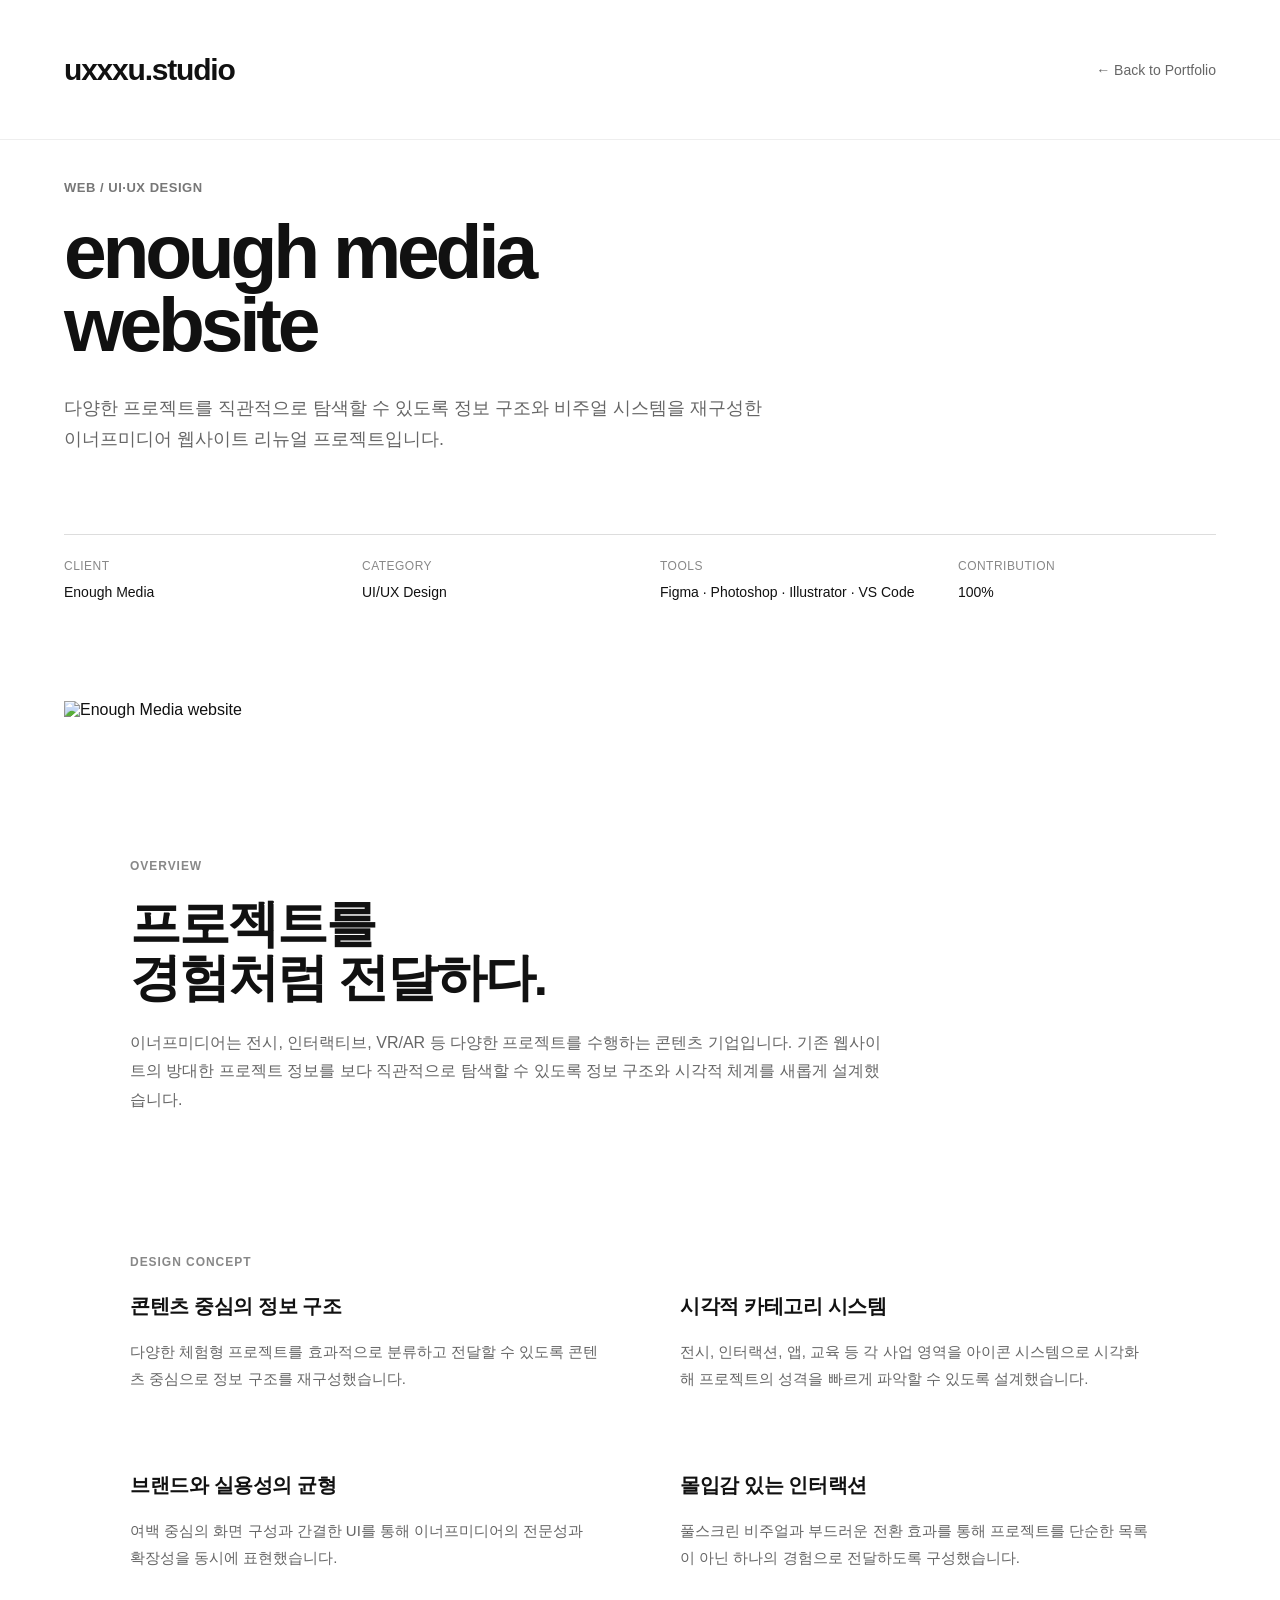
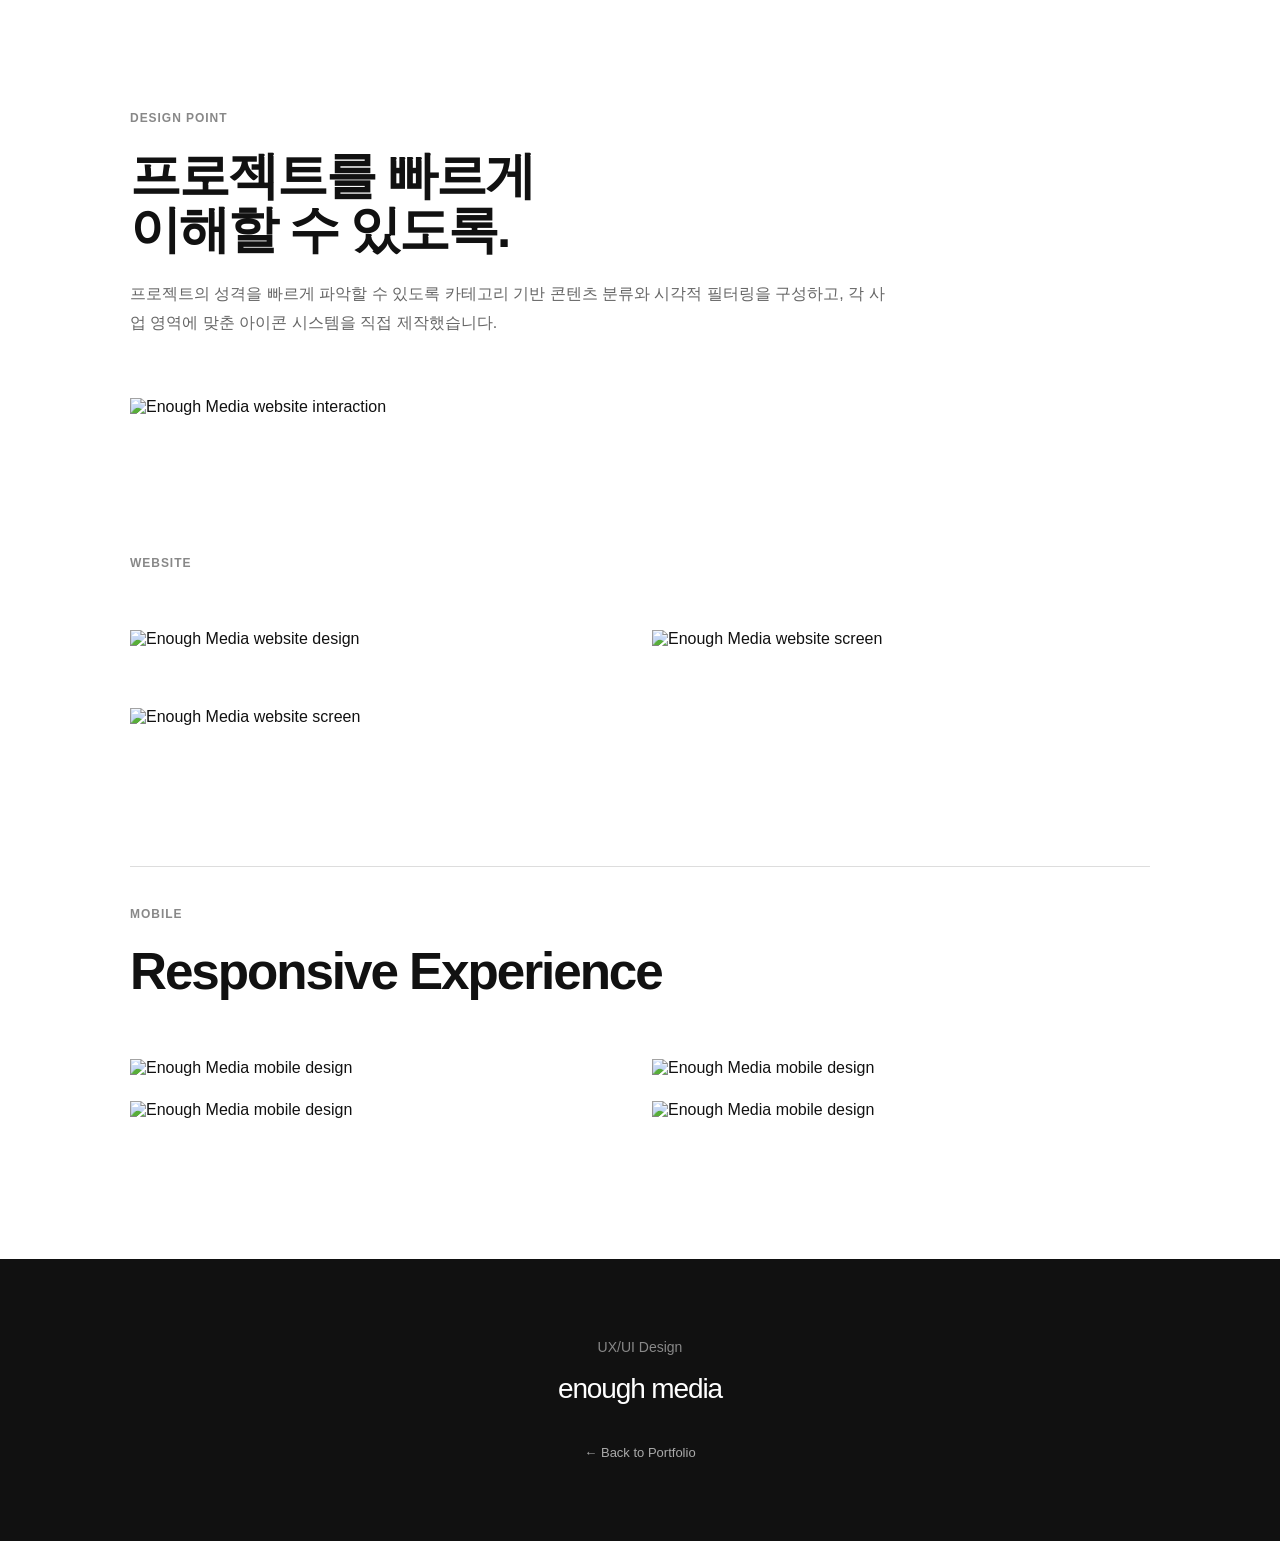
==== case/em.html @ 6a818471 "Create em.html" ====
<!DOCTYPE html>
<html lang="ko">

<head>

    <meta charset="UTF-8">

    <meta name="viewport"
          content="width=device-width, initial-scale=1.0">

    <title>Enough Media — UX/UI Design | uxxxu.studio</title>

    <link rel="stylesheet" href="css/style.css">

    <style>

        /* =========================================================
           CASE STUDY — ENOUGH MEDIA
        ========================================================= */

        .case-page {
            background: #fff;
            color: #111;
        }


        /* =========================================================
           CASE STUDY HEADER
        ========================================================= */

        .case-site-header {

            height: 140px;

            padding: 0 64px;

            display: flex;

            align-items: center;

            justify-content: space-between;

            border-bottom: 1px solid #eee;

            background: #fff;

        }

        .case-site-logo {

            font-size: 30px;

            font-weight: 900;

            letter-spacing: -.04em;

            color: #111;

        }

        .case-site-back {

            font-size: 14px;

            font-weight: 500;

            color: #666;

            text-decoration: none;

            transition: color .2s ease;

        }

        .case-site-back:hover {

            color: #111;

        }


        /* =========================================================
           CASE HEADER
        ========================================================= */

        .case-header {
            padding: 180px 64px 100px;
        }

        .case-header-inner {
            max-width: 1280px;
            margin: 0 auto;
        }

        .case-category {
            margin-bottom: 20px;
            font-size: 13px;
            font-weight: 600;
            color: #777;
            letter-spacing: .04em;
        }

        .case-title {
            margin: 0;
            font-size: clamp(48px, 6vw, 88px);
            line-height: .95;
            letter-spacing: -.055em;
            font-weight: 700;
        }

        .case-intro {
            max-width: 700px;
            margin-top: 32px;
            font-size: 18px;
            line-height: 1.7;
            color: #666;
        }

        .case-meta {
            display: grid;
            grid-template-columns: repeat(4, 1fr);
            gap: 40px;

            margin-top: 80px;
            padding-top: 24px;

            border-top: 1px solid #ddd;
        }

        .case-meta-item span {
            display: block;

            margin-bottom: 10px;

            font-size: 12px;
            color: #888;
            letter-spacing: .04em;
        }

        .case-meta-item strong {
            font-size: 14px;
            font-weight: 500;
        }


        /* =========================================================
           HERO IMAGE
        ========================================================= */

        .case-hero {
            padding: 0 64px;
        }

        .case-hero img {
            display: block;

            width: 100%;
            max-width: 1440px;
            height: auto;

            margin: 0 auto;
        }


        /* =========================================================
           CONTENT
        ========================================================= */

        .case-content {
            max-width: 1100px;

            margin: 0 auto;
            padding: 140px 40px;
        }

        .case-section {
            margin-bottom: 140px;
        }

        .case-section:last-child {
            margin-bottom: 0;
        }

        .case-section-label {
            margin-bottom: 24px;

            font-size: 12px;
            font-weight: 600;
            color: #888;

            letter-spacing: .08em;
            text-transform: uppercase;
        }

        .case-section h2 {
            margin: 0 0 24px;

            font-size: clamp(32px, 4vw, 52px);
            line-height: 1.05;
            letter-spacing: -.04em;
        }

        .case-section p {
            max-width: 760px;

            margin: 0;

            font-size: 16px;
            line-height: 1.8;
            color: #666;
        }


        /* =========================================================
           TEXT GRID
        ========================================================= */

        .case-text-grid {
            display: grid;

            grid-template-columns: repeat(2, 1fr);
            gap: 80px;
        }

        .case-text-block h3 {
            margin: 0 0 18px;

            font-size: 20px;
            letter-spacing: -.02em;
        }

        .case-text-block p {
            font-size: 15px;
            line-height: 1.8;
        }


        /* =========================================================
           IMAGE GRID
        ========================================================= */

        .case-image-grid {
            display: grid;

            grid-template-columns: repeat(2, 1fr);
            gap: 24px;

            margin-top: 60px;
        }

        .case-image-grid img {
            display: block;

            width: 100%;
            height: auto;
        }

        .case-image-full {
            margin-top: 60px;
        }

        .case-image-full img {
            display: block;

            width: 100%;
            height: auto;
        }


        /* =========================================================
           MOBILE TITLE
        ========================================================= */

        .case-mobile-title {
            margin-top: 100px;
            padding-top: 40px;

            border-top: 1px solid #ddd;
        }


        /* =========================================================
           RESPONSIVE
        ========================================================= */

        @media (max-width: 980px) {

            .case-site-header {

                height: 100px;

                padding: 0 40px;

            }

            .case-header {
                padding: 140px 40px 80px;
            }

            .case-hero {
                padding: 0 40px;
            }

            .case-meta {
                grid-template-columns: repeat(2, 1fr);
            }

            .case-content {
                padding: 100px 40px;
            }

        }


        @media (max-width: 767px) {

            .case-site-header {

                height: 80px;

                padding: 0 26px;

            }

            .case-site-logo {

                font-size: 24px;

            }

            .case-site-back {

                font-size: 13px;

            }

            .case-header {
                padding: 120px 26px 70px;
            }

            .case-title {
                font-size: 48px;
            }

            .case-intro {
                margin-top: 24px;
                font-size: 15px;
            }

            .case-meta {
                grid-template-columns: repeat(2, 1fr);

                gap: 32px 20px;

                margin-top: 60px;
            }

            .case-hero {
                padding: 0 16px;
            }

            .case-content {
                padding: 80px 26px;
            }

            .case-section {
                margin-bottom: 90px;
            }

            .case-section h2 {
                font-size: 36px;
            }

            .case-text-grid {
                grid-template-columns: 1fr;
                gap: 50px;
            }

            .case-image-grid {
                grid-template-columns: 1fr;

                gap: 16px;
                margin-top: 40px;
            }

            .case-image-full {
                margin-top: 40px;
            }

        }

    </style>

</head>


<body class="case-page">


<!-- =========================================================
     CASE STUDY HEADER
========================================================= -->

<header class="case-site-header">

    <a
        href="../index.html"
        class="case-site-logo"
    >
        uxxxu.studio
    </a>

    <a
        href="../index.html"
        class="case-site-back"
    >
        ← Back to Portfolio
    </a>

</header>


<main>


<!-- =========================================================
     CASE HEADER
========================================================= -->

<section class="case-header">

    <div class="case-header-inner">

        <div class="case-category">
            WEB / UI·UX DESIGN
        </div>


        <h1 class="case-title">
            enough media<br>
            website
        </h1>


        <p class="case-intro">
            다양한 프로젝트를 직관적으로 탐색할 수 있도록
            정보 구조와 비주얼 시스템을 재구성한
            이너프미디어 웹사이트 리뉴얼 프로젝트입니다.
        </p>


        <div class="case-meta">

            <div class="case-meta-item">

                <span>CLIENT</span>

                <strong>
                    Enough Media
                </strong>

            </div>


            <div class="case-meta-item">

                <span>CATEGORY</span>

                <strong>
                    UI/UX Design
                </strong>

            </div>


            <div class="case-meta-item">

                <span>TOOLS</span>

                <strong>
                    Figma · Photoshop · Illustrator · VS Code
                </strong>

            </div>


            <div class="case-meta-item">

                <span>CONTRIBUTION</span>

                <strong>
                    100%
                </strong>

            </div>

        </div>

    </div>

</section>



<!-- =========================================================
     HERO
========================================================= -->

<section class="case-hero">

    <img
        src="images/em/EnoughM_main_korean.png"
        alt="Enough Media website"
    >

</section>



<!-- =========================================================
     PROJECT OVERVIEW
========================================================= -->

<section class="case-content">


    <div class="case-section">

        <div class="case-section-label">
            Overview
        </div>


        <h2>
            프로젝트를<br>
            경험처럼 전달하다.
        </h2>


        <p>
            이너프미디어는 전시, 인터랙티브, VR/AR 등
            다양한 프로젝트를 수행하는 콘텐츠 기업입니다.
            기존 웹사이트의 방대한 프로젝트 정보를 보다
            직관적으로 탐색할 수 있도록 정보 구조와
            시각적 체계를 새롭게 설계했습니다.
        </p>

    </div>



    <!-- =====================================================
         DESIGN CONCEPT
    ===================================================== -->

    <div class="case-section">

        <div class="case-section-label">
            Design Concept
        </div>


        <div class="case-text-grid">


            <div class="case-text-block">

                <h3>
                    콘텐츠 중심의 정보 구조
                </h3>

                <p>
                    다양한 체험형 프로젝트를 효과적으로
                    분류하고 전달할 수 있도록 콘텐츠 중심으로
                    정보 구조를 재구성했습니다.
                </p>

            </div>


            <div class="case-text-block">

                <h3>
                    시각적 카테고리 시스템
                </h3>

                <p>
                    전시, 인터랙션, 앱, 교육 등 각 사업 영역을
                    아이콘 시스템으로 시각화해 프로젝트의
                    성격을 빠르게 파악할 수 있도록 설계했습니다.
                </p>

            </div>


            <div class="case-text-block">

                <h3>
                    브랜드와 실용성의 균형
                </h3>

                <p>
                    여백 중심의 화면 구성과 간결한 UI를 통해
                    이너프미디어의 전문성과 확장성을
                    동시에 표현했습니다.
                </p>

            </div>


            <div class="case-text-block">

                <h3>
                    몰입감 있는 인터랙션
                </h3>

                <p>
                    풀스크린 비주얼과 부드러운 전환 효과를 통해
                    프로젝트를 단순한 목록이 아닌
                    하나의 경험으로 전달하도록 구성했습니다.
                </p>

            </div>

        </div>

    </div>



    <!-- =====================================================
         DESIGN POINT
    ===================================================== -->

    <div class="case-section">

        <div class="case-section-label">
            Design Point
        </div>


        <h2>
            프로젝트를 빠르게<br>
            이해할 수 있도록.
        </h2>


        <p>
            프로젝트의 성격을 빠르게 파악할 수 있도록
            카테고리 기반 콘텐츠 분류와 시각적 필터링을
            구성하고, 각 사업 영역에 맞춘 아이콘 시스템을
            직접 제작했습니다.
        </p>


        <div class="case-image-full">

            <img
                src="images/em/EnoughM_work_video.png"
                alt="Enough Media website interaction"
            >

        </div>

    </div>



    <!-- =====================================================
         WEBSITE
    ===================================================== -->

    <div class="case-section">

        <div class="case-section-label">
            Website
        </div>


        <div class="case-image-grid">

            <img
                src="images/em/EnoughM_work_img.png"
                alt="Enough Media website design"
            >


            <img
                src="images/em/image.png"
                alt="Enough Media website screen"
            >

        </div>


        <div class="case-image-full">

            <img
                src="images/em/image 1.png"
                alt="Enough Media website screen"
            >

        </div>

    </div>



    <!-- =====================================================
         MOBILE
    ===================================================== -->

    <div class="case-section">

        <div class="case-mobile-title">

            <div class="case-section-label">
                Mobile
            </div>


            <h2>
                Responsive Experience
            </h2>

        </div>


        <div class="case-image-grid">

            <img
                src="images/em/image 2.png"
                alt="Enough Media mobile design"
            >


            <img
                src="images/em/image 3.png"
                alt="Enough Media mobile design"
            >


            <img
                src="images/em/image 4.png"
                alt="Enough Media mobile design"
            >


            <img
                src="images/em/image 5.png"
                alt="Enough Media mobile design"
            >

        </div>

    </div>


</section>



<!-- ==================================================
     FOOTER
================================================== -->

<footer>

    <div class="footer-title">
        UX/UI Design
    </div>


    <div class="footer-link">
        enough media
    </div>


    <a href="../index.html" class="footer-back">
        ← Back to Portfolio
    </a>

</footer>


</main>

</body>

</html>
---- case/css/style.css ----
*{

margin:0;
padding:0;
box-sizing:border-box;

}

html{

scroll-behavior:smooth;

}

body{

font-family:"Pretendard",-apple-system,
BlinkMacSystemFont,sans-serif;

background:#fff;

color:#111;

overflow-x:hidden;

-webkit-font-smoothing:antialiased;

}

::selection{

background:#111;

color:#fff;

}

a{

text-decoration:none;

color:inherit;

}

img{

display:block;

width:100%;

}

.container{

max-width:1280px;

margin:auto;

padding:0 64px;

}

header{

position:fixed;

top:0;
left:0;

width:100%;
overflow:visible;

padding:34px 64px;

display:flex;

align-items:center;

z-index:999;

background:rgba(255,255,255,.88);

backdrop-filter:blur(20px);

border-bottom:1px solid rgba(0,0,0,.05);

}

.logo{

font-size:30px;

font-weight:900;

letter-spacing:-.03em;

display:block;

}

.back{

position:absolute;

right:64px;

top:50%;

transform:translateY(-50%);

font-size:14px;

font-weight:500;

color:#666;

white-space:nowrap;

display:block;

transition:.25s;

}

.back:hover{

color:#111;

}

.hero{

padding-top:180px;

padding-bottom:120px;

}

.eyebrow{

font-size:13px;

font-weight:700;

letter-spacing:.18em;

text-transform:uppercase;

color:#888;

margin-bottom:24px;

}

.hero h1{

font-size:clamp(74px,8vw,118px);

font-weight:900;

line-height:.9;

letter-spacing:-.05em;

margin-bottom:28px;

}

.subtitle{

max-width:760px;

font-size:28px;

line-height:1.6;

color:#555;

margin-bottom:72px;

}

.project-info{

display:grid;

grid-template-columns:repeat(4,1fr);

gap:36px;

padding-top:42px;

border-top:1px solid #ececec;

}

.project-info small{

display:block;

font-size:12px;

letter-spacing:.14em;

text-transform:uppercase;

color:#999;

margin-bottom:12px;

}

.project-info strong{

font-size:20px;

font-weight:700;

line-height:1.5;

}

.hero-image{

margin-top:90px;

border-radius:28px;

overflow:hidden;

border:1px solid #ececec;

}

section{

padding:140px 0;

}

.section-title{

font-size:13px;

font-weight:700;

letter-spacing:.18em;

text-transform:uppercase;

color:#888;

margin-bottom:22px;

}

.overview h2{

font-size:clamp(42px,5vw,64px);

font-weight:800;

line-height:1.2;

letter-spacing:-.03em;

max-width:820px;

margin-bottom:32px;

}

.overview-text{

max-width:820px;

font-size:20px;

line-height:1.9;

color:#666;

margin-bottom:70px;

}

.overview-grid{

display:grid;

grid-template-columns:1fr 1fr;

gap:28px;

}

.overview-card{

padding:42px;

border:1px solid #ececec;

border-radius:24px;

background:#fafafa;

}

.overview-card span{

display:block;

font-size:12px;

letter-spacing:.14em;

text-transform:uppercase;

color:#999;

margin-bottom:18px;

}

.overview-card h3{

font-size:28px;

margin-bottom:24px;

line-height:1.35;

}

.overview-card ul{

padding-left:18px;

}

.overview-card li{

margin-bottom:14px;

font-size:18px;

color:#555;

line-height:1.7;

}


/* ---------------- Footer ---------------- */

footer {
    padding: 80px 40px;
    background: #111;
    color: #fff;
    text-align: center;
}

.footer-title {
    font-size: 14px;
    color: #888;
    margin-bottom: 18px;
}

.footer-link {
    font-size: 28px;
    letter-spacing: -.04em;
    overflow-wrap: anywhere;
}

.footer-back {
    display: inline-block;
    margin-top: 40px;
    font-size: 13px;
    color: #aaa;
}

.footer-back:hover {
    color: #fff;
}

/* ---------------- Mobile ---------------- */


@media(max-width:980px){

.container{

padding:0 26px;

}

header{

height:72px;

padding:0 20px;

}

.logo{

font-size:24px;

}

.back{

right:20px;

font-size:13px;

}

.hero{

padding-top:150px;

}

.hero h1{

font-size:58px;

}

.subtitle{

font-size:22px;

}

.project-info{

grid-template-columns:1fr 1fr;

gap:28px;

}

.overview-grid{

grid-template-columns:1fr;

}

.overview-text{

font-size:18px;

}


/* Footer */

    footer {
        padding: 65px 20px;
    }

    .footer-link {
        font-size: 23px;
    }

    .footer-back {
        margin-top: 32px;
    }
}

/* =========================================
   Case Study Spacing
========================================= */

section {
    padding: 100px 0;
}


/* Project → Research */

.benchmark {
    padding-top: 80px;
}


/* Research 내부 간격 */

.benchmark .section-title[style*="margin-top:90px"] {
    margin-top: 70px !important;
}

.benchmark .section-title[style*="margin-top:140px"] {
    margin-top: 100px !important;
}


/* Research 이미지 → 카드 */

.benchmark .overview-grid {
    margin-top: 50px !important;
}


/* Key Insights → 다음 섹션 */

.information-architecture {
    padding-top: 90px;
}


/* IA → UX Design */

.screen-definition {
    padding-top: 100px;
}


/* Screen Definition → Wireframe */

.screen-definition .section-title[style*="margin-top:140px"] {
    margin-top: 100px !important;
}


/* 이미지 사이 기본 간격 */

.hero-image + .hero-image {
    margin-top: 30px;
}


/* =========================================
   UI DESIGN
========================================= */

.ui-subsection {
    margin-top: 90px;
}

.ui-subtitle {
    font-size: 14px;
    font-weight: 600;
    letter-spacing: 0.08em;
    text-transform: uppercase;
    margin-bottom: 32px;
}

.ui-grid {
    display: grid;
    grid-template-columns: repeat(4, 1fr);
    gap: 32px;
}

.ui-item {
    min-width: 0;
}

.ui-image {
    width: 100%;
    overflow: hidden;
    border-radius: 18px;
    background: #f5f5f5;
}

.ui-image img {
    display: block;
    width: 100%;
    height: auto;
}

.ui-item h3 {
    margin: 18px 0 4px;
    font-size: 16px;
    line-height: 1.4;
}

.ui-item p {
    margin: 0;
    color: #777;
    font-size: 14px;
    line-height: 1.5;
}

.mobile-section {
    margin-top: 120px;
}


/* =========================================
   RESPONSIVE
========================================= */

@media (max-width: 900px) {

    .ui-grid {
        grid-template-columns: repeat(2, 1fr);
        gap: 24px;
    }

}


@media (max-width: 600px) {

    .ui-grid {
        grid-template-columns: 1fr;
        gap: 40px;
    }

    .ui-subsection {
        margin-top: 60px;
    }

    .mobile-section {
        margin-top: 80px;
    }

}

/* =========================
   VIDEO MODAL
========================= */

.video-button {
    -webkit-appearance: none !important;
    appearance: none !important;

    display: inline-flex !important;
    align-items: center !important;
    justify-content: center !important;

    margin-top: 30px !important;
    padding: 10px 18px !important;

    border: 1px solid #111 !important;
    border-radius: 999px !important;

    background: #fff !important;
    background-image: none !important;

    color: #111 !important;

    font-family: inherit !important;
    font-size: 14px !important;
    font-weight: 500 !important;
    line-height: 1 !important;

    cursor: pointer !important;
    box-shadow: none !important;
}

.video-button:hover {
    background: #111 !important;
    color: #fff !important;
}

.video-modal {
    position: fixed;
    inset: 0;
    z-index: 9999;
    display: none;
    pointer-events: none;
}

.video-modal.is-open {
    display: block;
    pointer-events: auto;
}

.video-modal-inner {
    position: fixed;
    width: min(720px, calc(100vw - 40px));
    aspect-ratio: 16 / 9;
    background: #000;
    box-shadow: 0 20px 60px rgba(0, 0, 0, 0.25);
}

.video-modal iframe {
    display: block;
    width: 100%;
    height: 100%;
    border: 0;
}

.video-modal-close {
    position: absolute;
    top: -42px;
    right: 0;
    width: 32px;
    height: 32px;
    padding: 0;
    border: 0;
    background: transparent;
    color: #111;
    font-size: 28px;
    line-height: 1;
    cursor: pointer;
}

@media (max-width: 800px) {

    .video-modal-inner {
        width: calc(100vw - 32px);
    }

    .video-modal-close {
        top: -38px;
    }

}
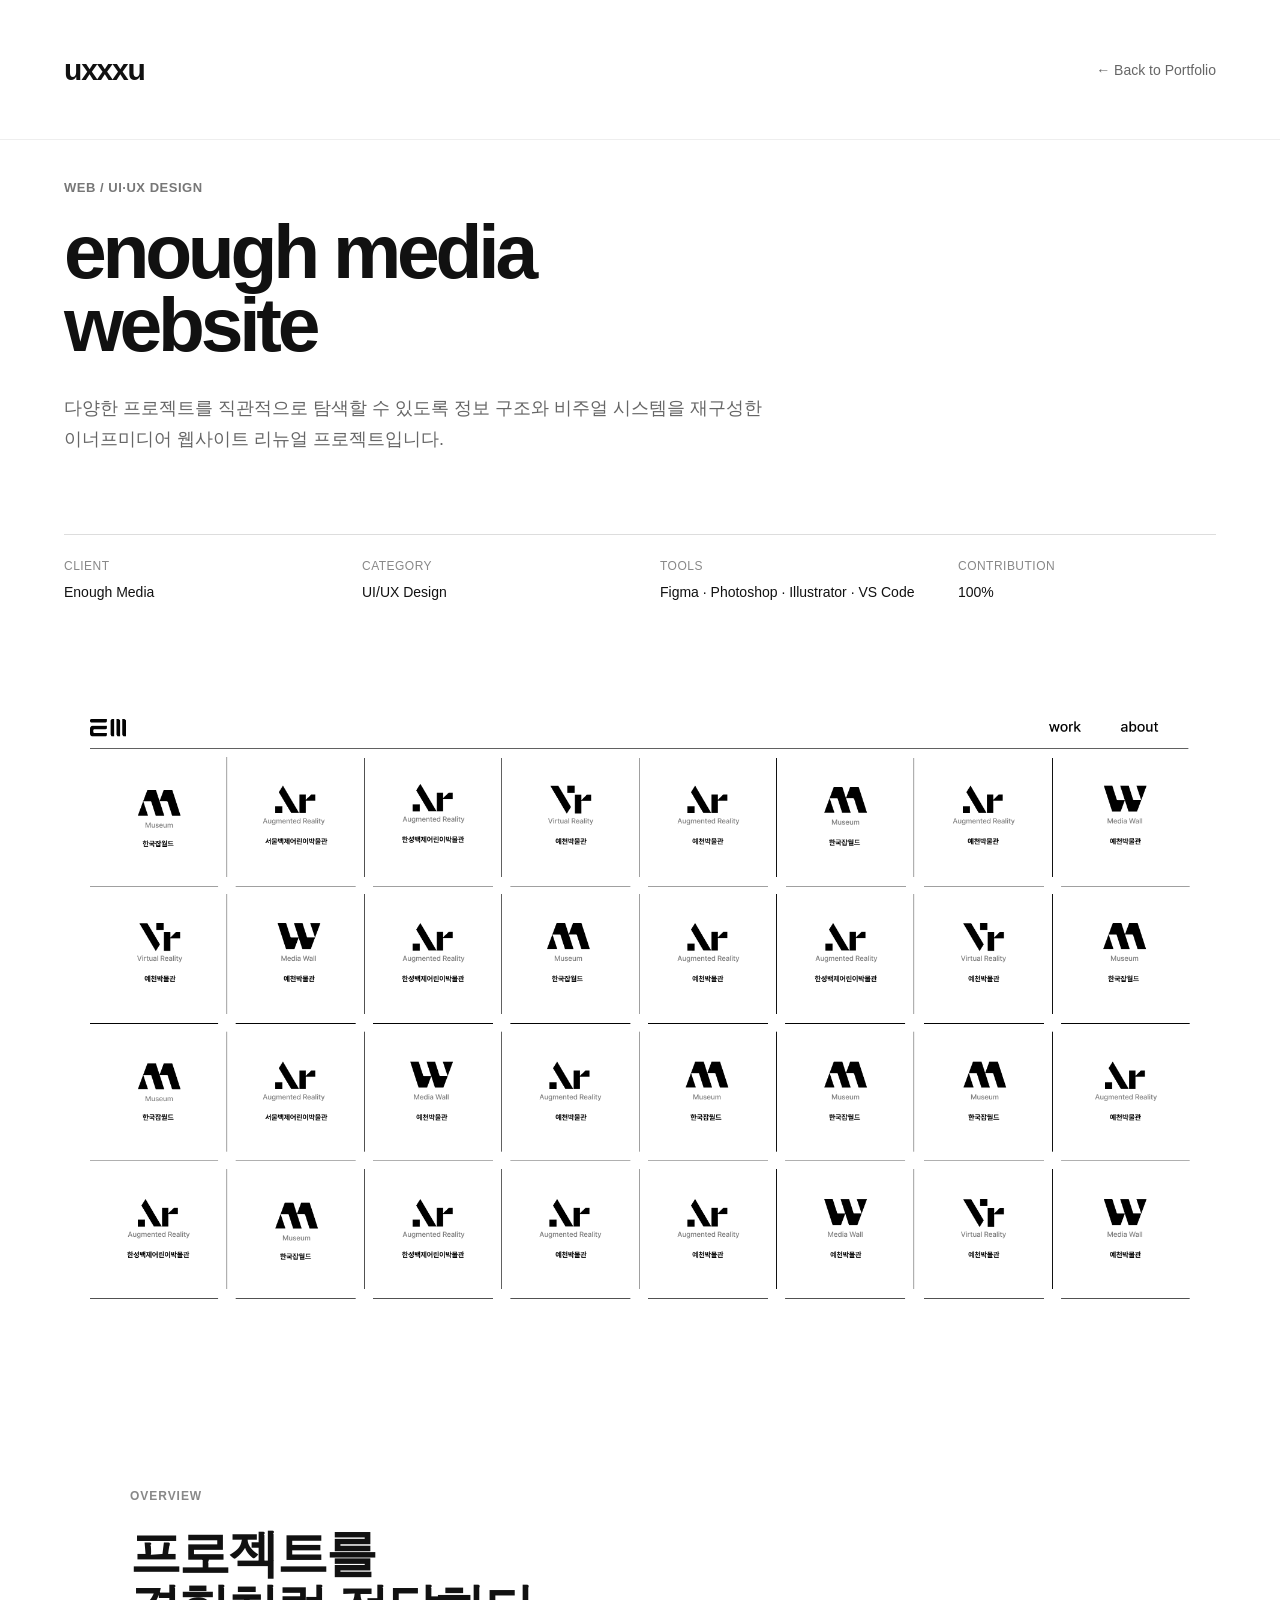
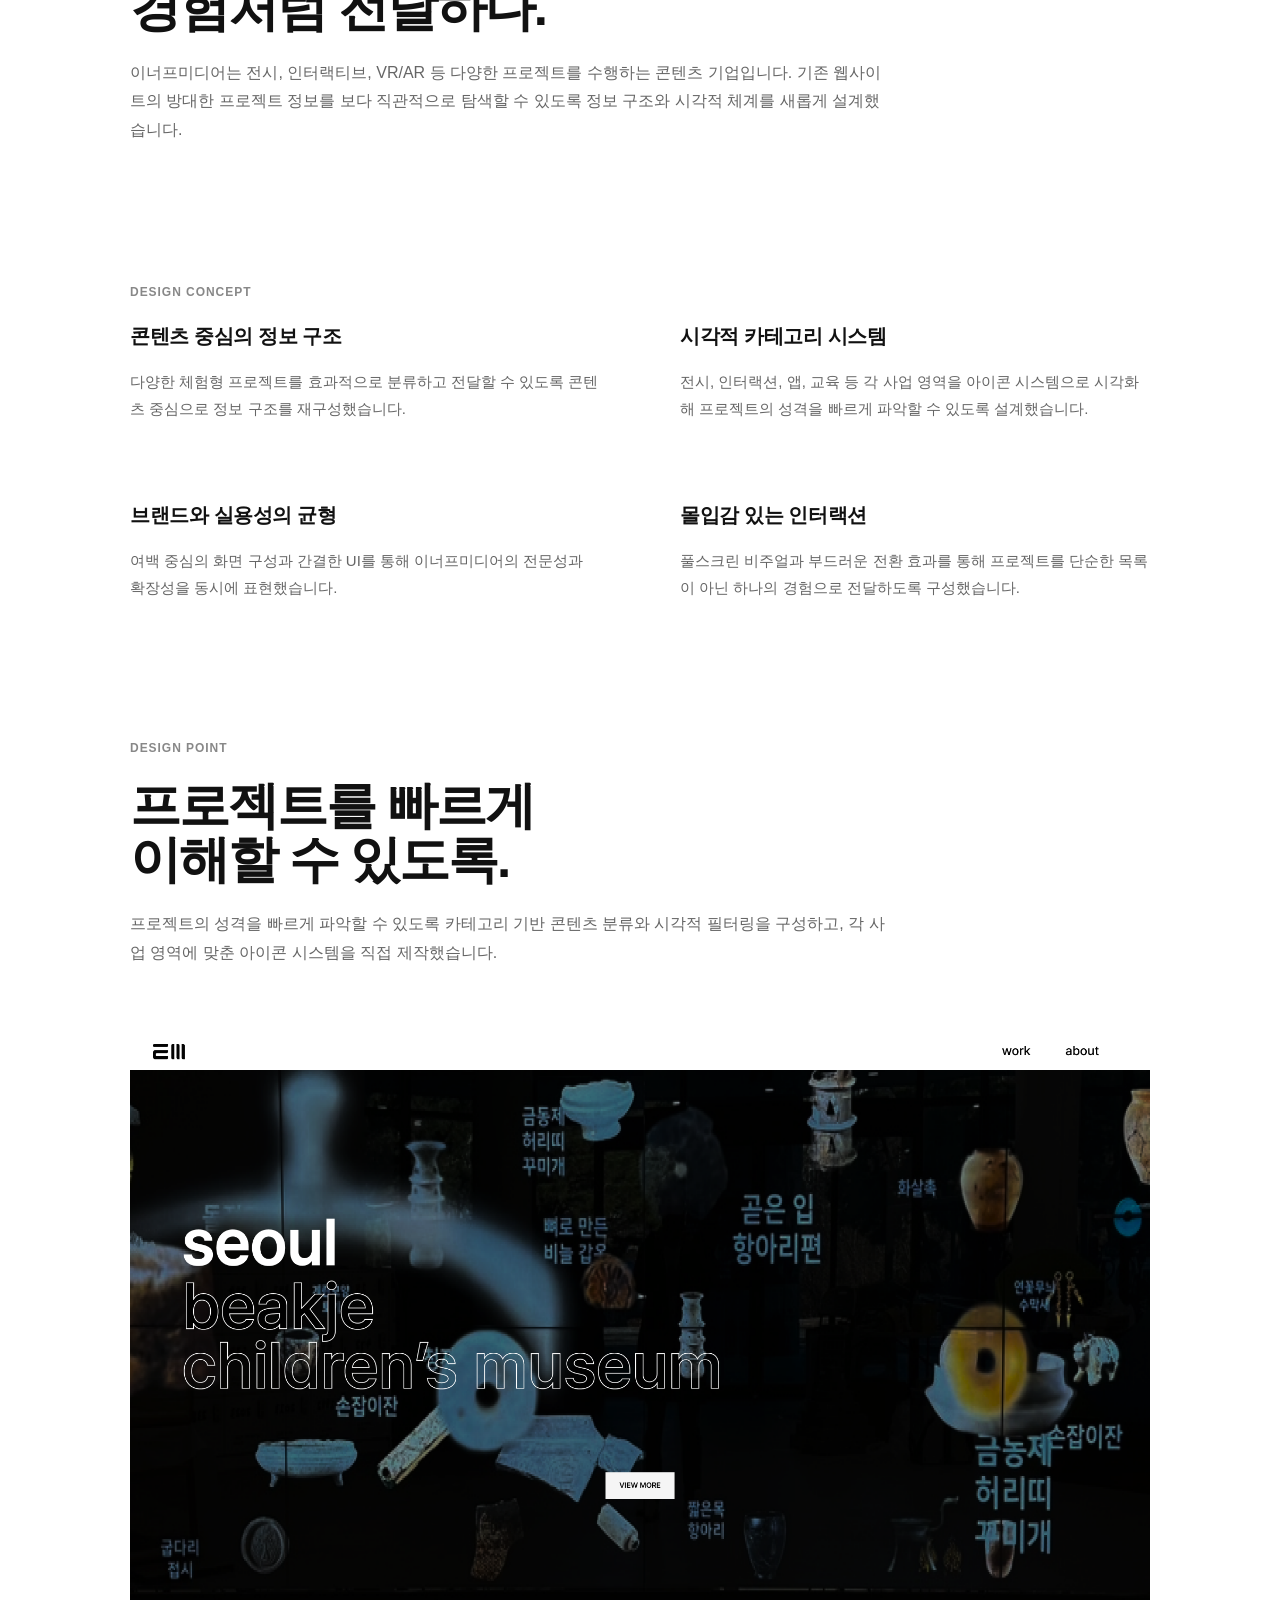
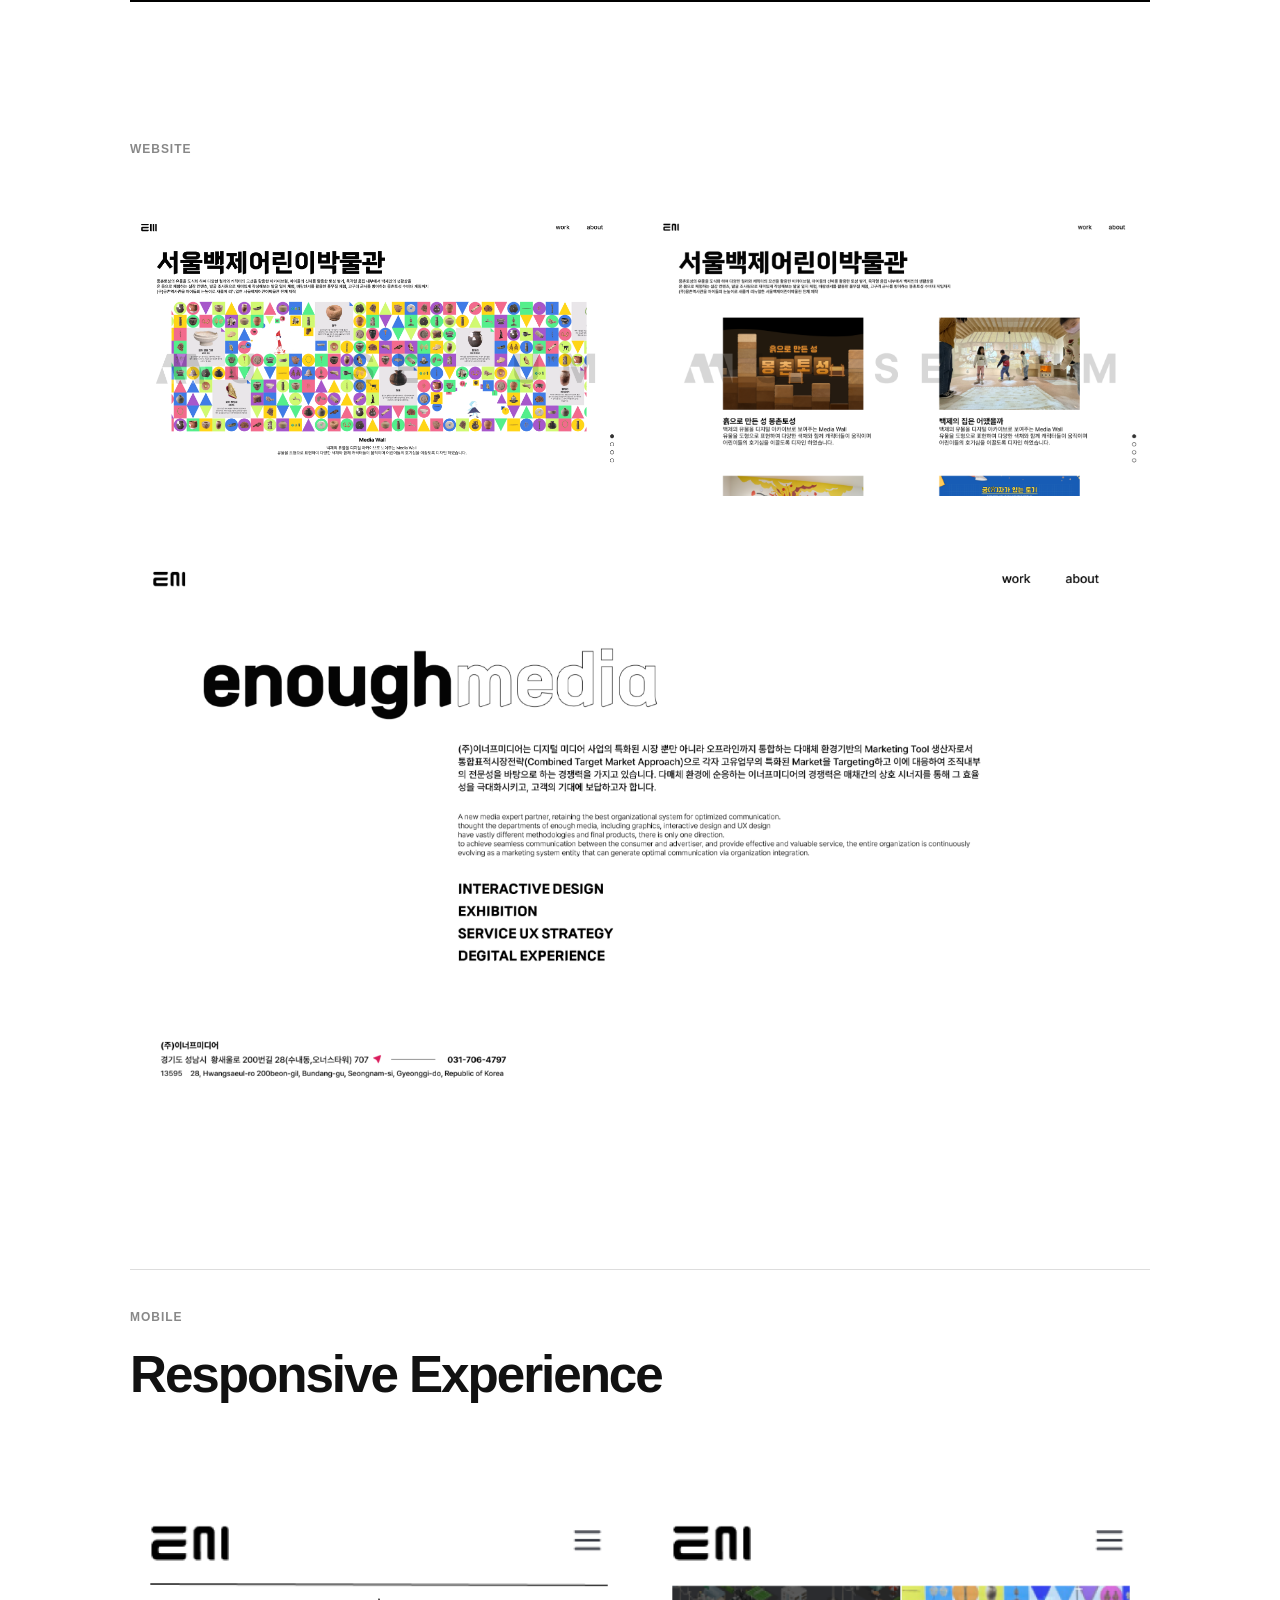
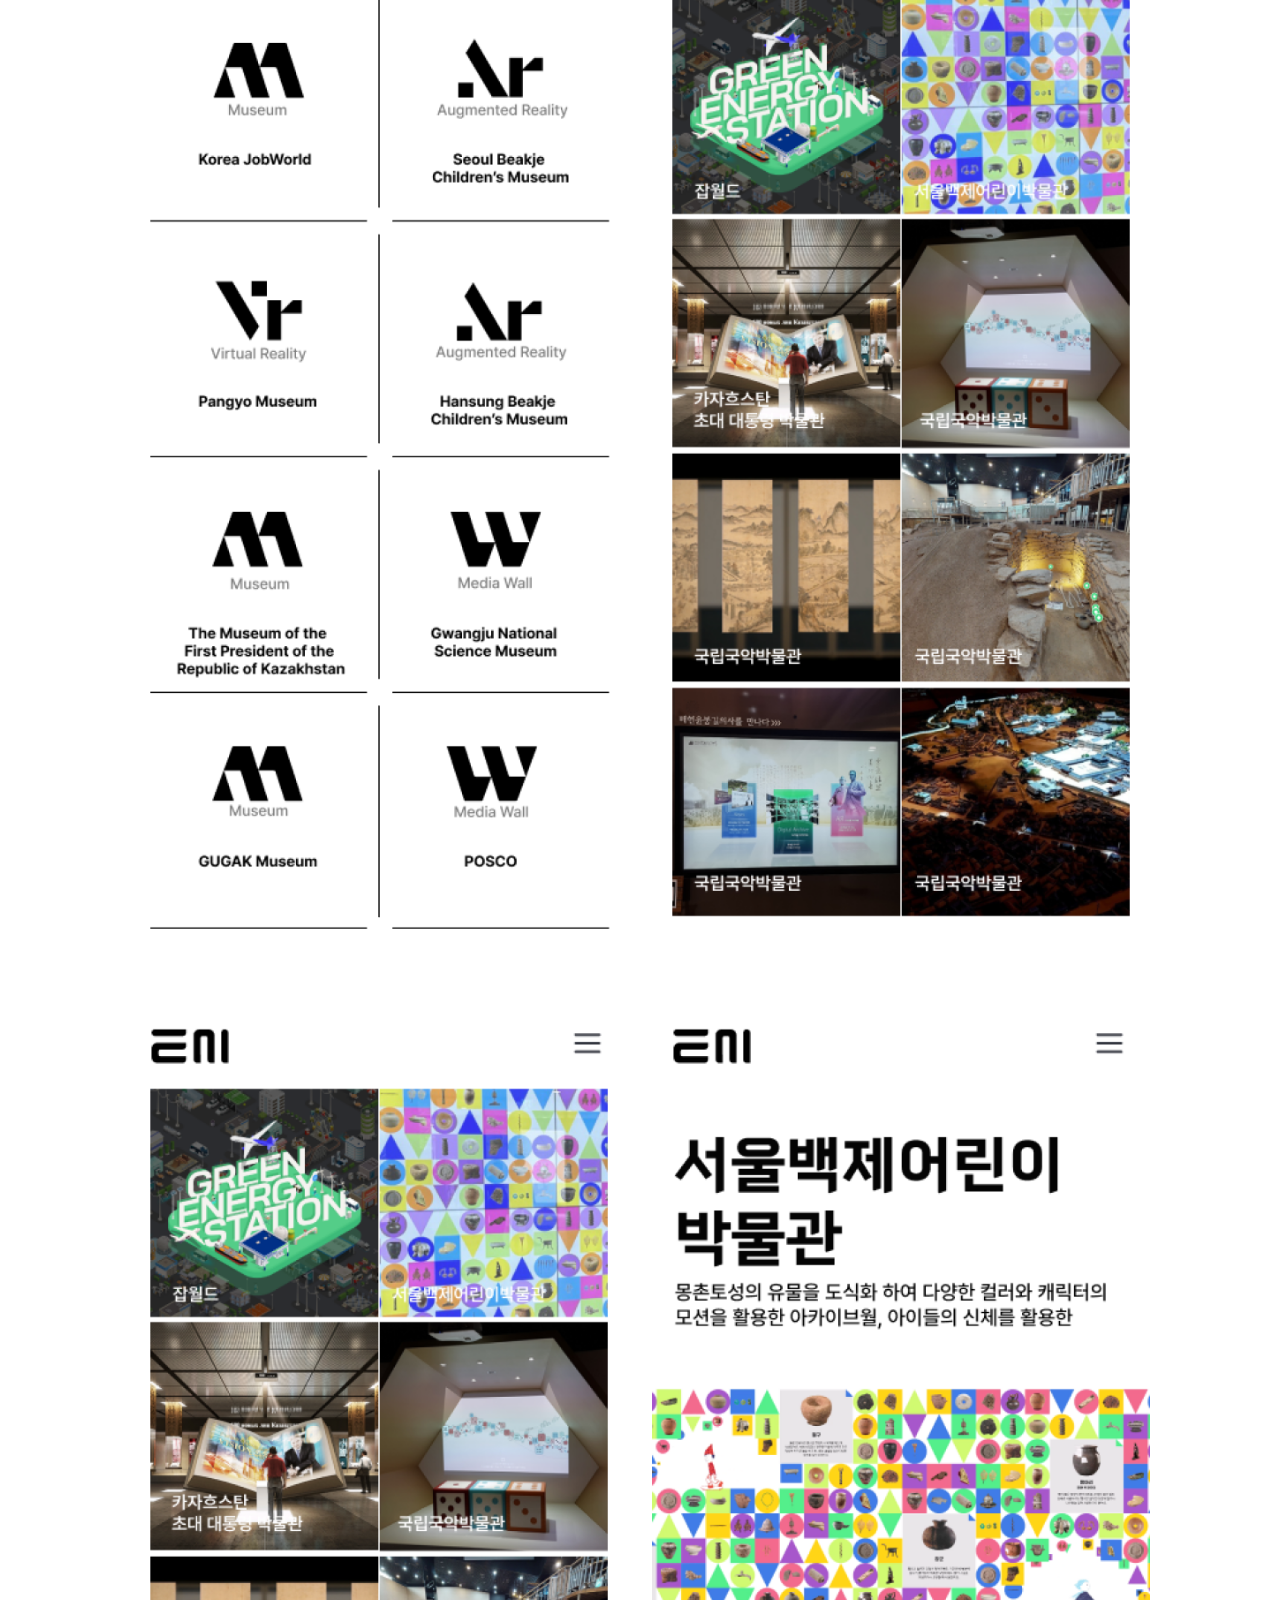
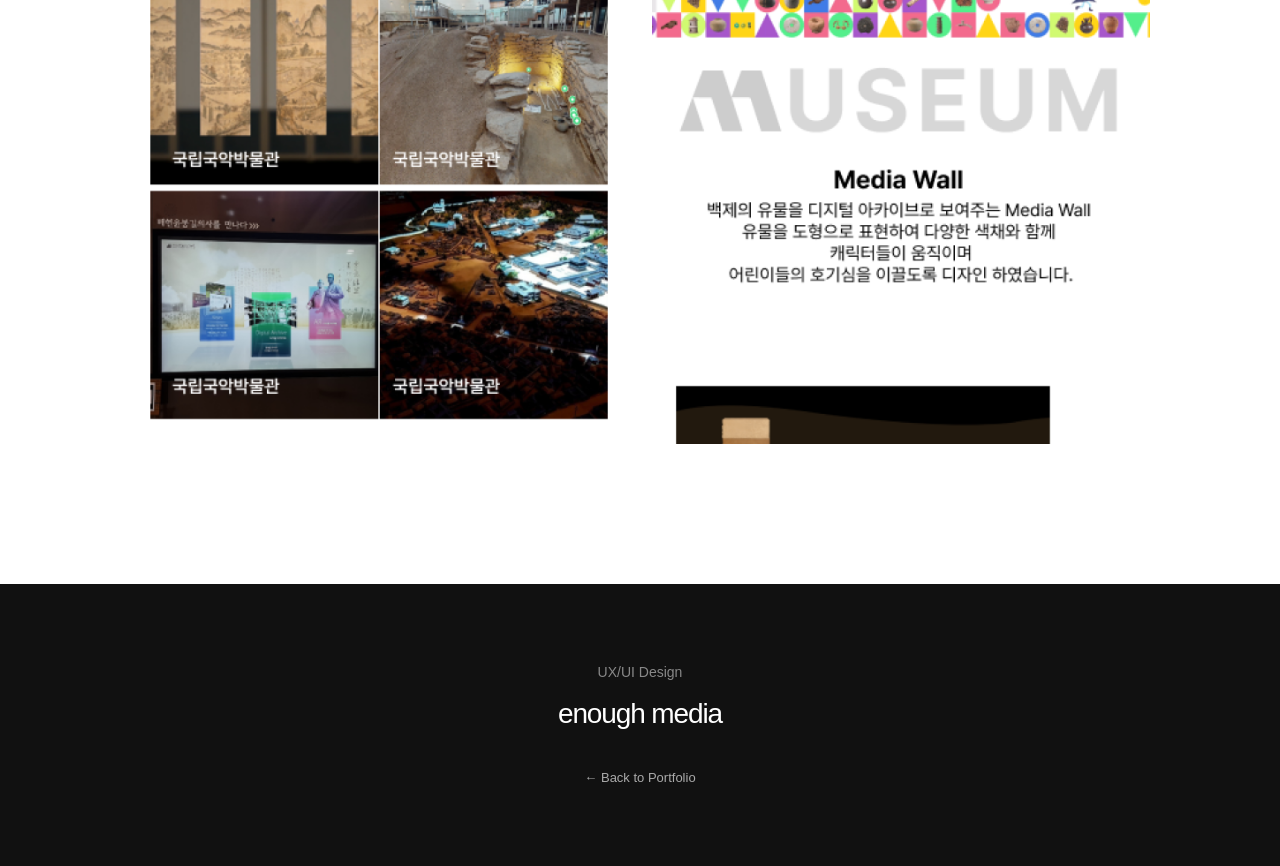
==== commit 7063d207: "Update em.html" ====
--- a/case/em.html
+++ b/case/em.html
@@ -8,7 +8,7 @@
     <meta name="viewport"
           content="width=device-width, initial-scale=1.0">
 
-    <title>Enough Media — UX/UI Design | uxxxu.studio</title>
+    <title>Enough Media — UX/UI Design | uxxxu</title>
 
     <link rel="stylesheet" href="css/style.css">
 
@@ -407,7 +407,7 @@
         href="../index.html"
         class="case-site-logo"
     >
-        uxxxu.studio
+        uxxxu
     </a>
 
     <a
